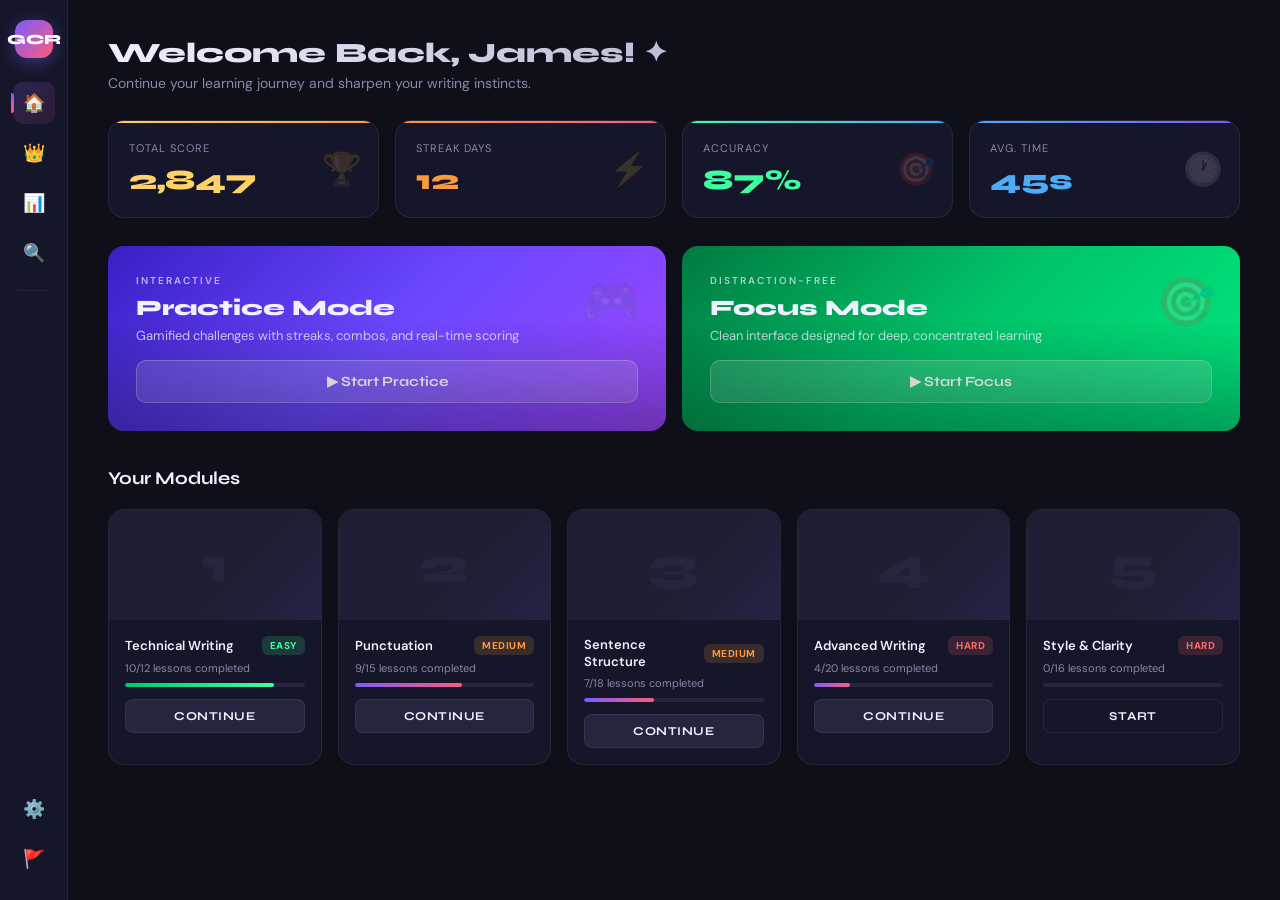
==== Website.html @ 5b9774ba "Added matching card game in module 1" ====
<!DOCTYPE html>
<html lang="en">
<head>
  <meta charset="UTF-8">
  <meta name="viewport" content="width=device-width, initial-scale=1.0">
  <title>Grammar Course Redesign</title>
  <link href="https://fonts.googleapis.com/css2?family=Syne:wght@400;600;700;800&family=DM+Sans:ital,wght@0,300;0,400;0,500;1,400&display=swap" rel="stylesheet">
  <link rel="stylesheet" href="styles.css">
</head>
<body>

<!-- ══════════════════ DASHBOARD ══════════════════ -->
<div id="dashboard" class="page active">

  <!-- Sidebar -->
  <nav class="sidebar">
    <div class="sidebar-logo">GCR</div>
    <div class="nav-icon active" title="Home">🏠</div>
    <div class="nav-icon" title="Leaderboard" onclick="showPage('leaderboard')">👑</div>
    <div class="nav-icon" title="Stats">📊</div>
    <div class="nav-icon" title="Search">🔍</div>
    <div class="sidebar-divider"></div>
    <div class="nav-icon" title="Settings" style="margin-top:auto">⚙️</div>
    <div class="nav-icon" title="Flag">🚩</div>
  </nav>

  <!-- Main content -->
  <main class="main-content">

    <div class="welcome-header">
      <h1>Welcome Back, James! ✦</h1>
      <p>Continue your learning journey and sharpen your writing instincts.</p>
    </div>

    <!-- Stats -->
    <div class="stats-row">
      <div class="stat-card">
        <div class="stat-label">Total Score</div>
        <div class="stat-value" id="dash-score">2,847</div>
        <div class="stat-icon">🏆</div>
      </div>
      <div class="stat-card">
        <div class="stat-label">Streak Days</div>
        <div class="stat-value" id="dash-streak">12</div>
        <div class="stat-icon">⚡</div>
      </div>
      <div class="stat-card">
        <div class="stat-label">Accuracy</div>
        <div class="stat-value" id="dash-accuracy">87%</div>
        <div class="stat-icon">🎯</div>
      </div>
      <div class="stat-card">
        <div class="stat-label">Avg. Time</div>
        <div class="stat-value">45s</div>
        <div class="stat-icon">🕐</div>
      </div>
    </div>

    <!-- Mode selection -->
    <div class="mode-row">
      <div class="mode-card practice" onclick="startGame('practice')">
        <div>
          <div class="mode-card-label">Interactive</div>
          <h2>Practice Mode</h2>
          <p>Gamified challenges with streaks, combos, and real-time scoring</p>
        </div>
        <div class="mode-card-icon">🎮</div>
        <button class="mode-btn">▶ Start Practice</button>
      </div>
      <div class="mode-card focus" onclick="startGame('focus')">
        <div>
          <div class="mode-card-label">Distraction-Free</div>
          <h2>Focus Mode</h2>
          <p>Clean interface designed for deep, concentrated learning</p>
        </div>
        <div class="mode-card-icon">🎯</div>
        <button class="mode-btn">▶ Start Focus</button>
      </div>
    </div>

    <!-- Modules -->
    <div class="modules-section">
      <h2>Your Modules</h2>
      <div class="modules-grid">

        <div class="module-card">
          <div class="module-thumb">1</div>
          <div class="module-info">
            <div class="module-name-row">
              <span class="module-name">Technical Writing</span>
              <span class="difficulty-badge badge-easy">Easy</span>
            </div>
            <div class="module-progress-text">10/12 lessons completed</div>
            <div class="progress-bar"><div class="progress-fill green" style="width:83%"></div></div>
            <button class="module-btn" onclick="startMatchGame()">Continue</button>
          </div>
        </div>

        <div class="module-card">
          <div class="module-thumb">2</div>
          <div class="module-info">
            <div class="module-name-row">
              <span class="module-name">Punctuation</span>
              <span class="difficulty-badge badge-medium">Medium</span>
            </div>
            <div class="module-progress-text">9/15 lessons completed</div>
            <div class="progress-bar"><div class="progress-fill" style="width:60%"></div></div>
            <button class="module-btn" onclick="startGame('practice')">Continue</button>
          </div>
        </div>

        <div class="module-card">
          <div class="module-thumb">3</div>
          <div class="module-info">
            <div class="module-name-row">
              <span class="module-name">Sentence Structure</span>
              <span class="difficulty-badge badge-medium">Medium</span>
            </div>
            <div class="module-progress-text">7/18 lessons completed</div>
            <div class="progress-bar"><div class="progress-fill" style="width:39%"></div></div>
            <button class="module-btn" onclick="startGame('practice')">Continue</button>
          </div>
        </div>

        <div class="module-card">
          <div class="module-thumb">4</div>
          <div class="module-info">
            <div class="module-name-row">
              <span class="module-name">Advanced Writing</span>
              <span class="difficulty-badge badge-hard">Hard</span>
            </div>
            <div class="module-progress-text">4/20 lessons completed</div>
            <div class="progress-bar"><div class="progress-fill" style="width:20%"></div></div>
            <button class="module-btn" onclick="startGame('practice')">Continue</button>
          </div>
        </div>

        <div class="module-card">
          <div class="module-thumb">5</div>
          <div class="module-info">
            <div class="module-name-row">
              <span class="module-name">Style &amp; Clarity</span>
              <span class="difficulty-badge badge-hard">Hard</span>
            </div>
            <div class="module-progress-text">0/16 lessons completed</div>
            <div class="progress-bar"><div class="progress-fill" style="width:0%"></div></div>
            <button class="module-btn start" onclick="startGame('practice')">Start</button>
          </div>
        </div>

      </div>
    </div>
  </main>
</div>

<!-- ══════════════════ PRACTICE MODE — SENTENCE SURVIVAL ══════════════════ -->
<div id="practice" class="page">

  <div class="game-header">
    <button class="back-btn" onclick="showPage('dashboard')">← Back</button>
    <div class="game-title">⚔️ Sentence Survival</div>
    <div class="header-actions">
      <button class="header-btn" onclick="showPage('leaderboard')">👑 Leaderboard</button>
      <button class="header-btn">👤</button>
    </div>
  </div>

  <!-- ── Phase 1: IDENTIFY ── -->
  <div id="ss-identify-phase">

    <!-- Top HUD -->
    <div class="ss-hud">
      <div class="ss-hud-tile hud-score">
        <div class="ss-hud-label">Score</div>
        <div class="ss-hud-value" id="ss-score">0</div>
      </div>
      <div class="ss-hud-center">
        <div class="ss-round-label" id="ss-round-label">Round 1</div>
        <div class="ss-mission">Find the <strong>2 incorrect</strong> sentences — then correct them to survive!</div>
        <div class="ss-progress-track">
          <div class="ss-progress-fill" id="ss-progress-fill" style="width:0%"></div>
        </div>
      </div>
      <div class="ss-hud-tile hud-lives">
        <div class="ss-hud-label">Lives</div>
        <div class="ss-hud-value" id="ss-lives">❤️❤️❤️</div>
      </div>
    </div>

    <!-- Flashcard deck -->
    <div class="ss-deck-area">
      <div class="ss-deck-header">
        <span class="ss-deck-count" id="ss-deck-count">10 sentences — select the 2 that are wrong</span>
        <span class="ss-selected-count" id="ss-selected-count">0 / 2 selected</span>
      </div>
      <div class="ss-card-grid" id="ss-card-grid">
        <!-- Cards injected by JS -->
      </div>
      <div class="ss-identify-actions">
        <button class="ss-btn-secondary" onclick="ssClearSelections()">↺ Clear</button>
        <button class="ss-btn-primary" id="ss-confirm-btn" onclick="ssConfirmIdentify()" disabled>
          ✓ Confirm Selections
        </button>
      </div>
    </div>

  </div>

  <!-- ── Phase 2: CORRECT ── -->
  <div id="ss-correct-phase" style="display:none">

    <div class="ss-hud">
      <div class="ss-hud-tile hud-score">
        <div class="ss-hud-label">Score</div>
        <div class="ss-hud-value" id="ss-score-2">0</div>
      </div>
      <div class="ss-hud-center">
        <div class="ss-round-label" id="ss-correct-label">Correct the errors!</div>
        <div class="ss-mission">You found the wrong sentences — now fix them to earn full points</div>
        <div class="ss-correct-progress">
          <span id="ss-correct-progress-text">Correcting 1 of 2</span>
        </div>
      </div>
      <div class="ss-hud-tile hud-timer">
        <div class="ss-hud-label">Time</div>
        <div class="ss-hud-value" id="ss-timer">60s</div>
        <div class="timer-bar-container" style="margin-top:4px">
          <div class="timer-bar-fill" id="ss-timer-bar" style="width:100%"></div>
        </div>
      </div>
    </div>

    <!-- Flip card -->
    <div class="ss-correction-area">
      <div class="ss-flip-card" id="ss-flip-card">
        <div class="ss-flip-inner" id="ss-flip-inner">

          <!-- FRONT: the wrong sentence -->
          <div class="ss-flip-front">
            <div class="ss-flip-tag">❌ Incorrect Sentence</div>
            <div class="ss-flip-sentence" id="ss-wrong-sentence">Loading...</div>
            <div class="ss-flip-hint" id="ss-error-type-badge">Error Type</div>
            <div class="ss-flip-cta">Type your correction below ↓</div>
          </div>

          <!-- BACK: result reveal -->
          <div class="ss-flip-back" id="ss-flip-back">
            <div class="ss-flip-tag" id="ss-back-tag">✅ Correct!</div>
            <div class="ss-back-label">Correct version:</div>
            <div class="ss-back-answer" id="ss-back-answer">—</div>
            <div class="ss-back-explanation" id="ss-back-explanation">—</div>
            <div class="ss-back-points" id="ss-back-points">+0 pts</div>
          </div>

        </div>
      </div>

      <!-- Answer input -->
      <div class="ss-answer-wrap" id="ss-answer-wrap">
        <div class="answer-label">Write your corrected sentence:</div>
        <textarea class="answer-textarea" id="ss-answer" placeholder="Type the corrected sentence here..."></textarea>
        <div class="action-row">
          <button class="btn-clear" id="ss-clear-btn">✕ Clear</button>
          <button class="btn-submit" id="ss-submit-btn">Submit Correction →</button>
        </div>
      </div>

      <!-- Next button (shown after flip) -->
      <div class="ss-next-wrap" id="ss-next-wrap" style="display:none">
        <button class="ss-btn-primary ss-btn-next" id="ss-next-btn">Next →</button>
      </div>

    </div>
  </div>

</div>

<!-- ══════════════════ FOCUS MODE ══════════════════ -->
<div id="focus" class="page">

  <div class="game-header">
    <button class="back-btn" onclick="showPage('dashboard')">← Back</button>
    <div class="game-title">FOCUS MODE</div>
    <div></div>
  </div>

  <div class="focus-content">

    <div class="focus-question-header">
      <div>
        <div class="focus-q-meta" id="f-counter">Question 1 of 5</div>
        <div class="focus-q-type" id="f-qtype">Identify the Error</div>
      </div>
      <div class="focus-timer">⏱ <span id="f-timer">0:55</span></div>
    </div>

    <div class="focus-card">
      <div class="focus-situation-label">Situation:</div>
      <div class="focus-sentence" id="f-sentence">Loading...</div>
    </div>

    <div class="focus-answer-section">
      <div class="focus-answer-label">Write the correct answer</div>
      <textarea class="focus-textarea" id="f-answer" placeholder="Enter your correction..."></textarea>
      <div class="focus-actions">
        <button class="focus-btn-clear" id="f-clear">Clear</button>
        <button class="focus-btn-submit" id="f-submit">Submit</button>
      </div>
      <div class="focus-score">Current Score: <span id="f-score">0</span></div>
    </div>

  </div>
</div>

<!-- ══════════════════ LEADERBOARD ══════════════════ -->
<div id="leaderboard" class="page">

  <nav class="sidebar">
    <div class="sidebar-logo" onclick="showPage('dashboard')">GCR</div>
    <div class="nav-icon" onclick="showPage('dashboard')" title="Home">🏠</div>
    <div class="nav-icon active" title="Leaderboard">👑</div>
    <div class="nav-icon" title="Stats">📊</div>
    <div class="nav-icon" title="Search">🔍</div>
    <div class="sidebar-divider"></div>
    <div class="nav-icon" style="margin-top:auto" title="Settings">⚙️</div>
    <div class="nav-icon" title="Flag">🚩</div>
  </nav>

  <main class="lb-main">

    <div class="lb-header">
      <div class="lb-trophy">🏆</div>
      <h1>Leaderboard</h1>
      <p>Top performers this week</p>
    </div>

    <!-- Podium -->
    <div class="podium">
      <div class="podium-item">
        <div class="podium-avatar rank2">MC</div>
        <div class="podium-rank-badge rank-badge-2">2nd</div>
        <div class="podium-name">Michael</div>
        <div class="podium-score">3,100</div>
      </div>
      <div class="podium-item first">
        <div class="podium-avatar rank1">
          <span class="podium-crown">👑</span>SJ
        </div>
        <div class="podium-rank-badge rank-badge-1">1st</div>
        <div class="podium-name">Sarah</div>
        <div class="podium-score">3,250</div>
      </div>
      <div class="podium-item">
        <div class="podium-avatar rank3">ED</div>
        <div class="podium-rank-badge rank-badge-3">3rd</div>
        <div class="podium-name">Emma</div>
        <div class="podium-score">2,950</div>
      </div>
    </div>

    <!-- Rankings table -->
    <div class="lb-table-wrap">
      <div class="lb-table-head">
        <div class="lb-th">Rank</div>
        <div class="lb-th">Player</div>
        <div class="lb-th">Score</div>
        <div class="lb-th">Accuracy</div>
        <div class="lb-th">Streak</div>
      </div>

      <div class="lb-row">
        <div class="lb-rank"><span class="lb-rank-icon">👑</span></div>
        <div class="lb-player">
          <div class="lb-avatar av1">SJ</div>
          <div class="lb-name-wrap"><div class="lb-name">Sarah Johnson</div></div>
        </div>
        <div class="lb-score">3,250</div>
        <div><span class="lb-accuracy-pill acc-high">94%</span></div>
        <div class="lb-streak">15 🔥</div>
      </div>

      <div class="lb-row">
        <div class="lb-rank"><span class="lb-rank-icon">🥈</span></div>
        <div class="lb-player">
          <div class="lb-avatar av2">MC</div>
          <div class="lb-name-wrap"><div class="lb-name">Michael Chen</div></div>
        </div>
        <div class="lb-score">3,100</div>
        <div><span class="lb-accuracy-pill acc-high">91%</span></div>
        <div class="lb-streak">12 🔥</div>
      </div>

      <div class="lb-row">
        <div class="lb-rank"><span class="lb-rank-icon">🥉</span></div>
        <div class="lb-player">
          <div class="lb-avatar av3">ED</div>
          <div class="lb-name-wrap"><div class="lb-name">Emma Davis</div></div>
        </div>
        <div class="lb-score">2,950</div>
        <div><span class="lb-accuracy-pill acc-high">89%</span></div>
        <div class="lb-streak">10 🔥</div>
      </div>

      <div class="lb-row you">
        <div class="lb-rank" style="color:var(--accent); font-size:18px;">4</div>
        <div class="lb-player">
          <div class="lb-avatar av4">JW</div>
          <div class="lb-name-wrap">
            <div class="lb-name">James Wilson</div>
            <div class="lb-you-badge">You</div>
          </div>
        </div>
        <div class="lb-score" id="lb-your-score" style="color:var(--accent)">2,847</div>
        <div><span class="lb-accuracy-pill acc-mid">87%</span></div>
        <div class="lb-streak">12 🔥</div>
      </div>

      <div class="lb-row">
        <div class="lb-rank">5</div>
        <div class="lb-player">
          <div class="lb-avatar">OB</div>
          <div class="lb-name-wrap"><div class="lb-name">Olivia Brown</div></div>
        </div>
        <div class="lb-score">2,720</div>
        <div><span class="lb-accuracy-pill acc-mid">86%</span></div>
        <div class="lb-streak">8 🔥</div>
      </div>

      <div class="lb-row">
        <div class="lb-rank">6</div>
        <div class="lb-player">
          <div class="lb-avatar">DM</div>
          <div class="lb-name-wrap"><div class="lb-name">Daniel Miller</div></div>
        </div>
        <div class="lb-score">2,650</div>
        <div><span class="lb-accuracy-pill acc-mid">85%</span></div>
        <div class="lb-streak">7 🔥</div>
      </div>

    </div>
  </main>
</div>

<!-- ══════════════════ MATCHING CARD GAME ══════════════════ -->
<div id="matchgame" class="page">

  <div class="game-header">
    <button class="back-btn" onclick="showPage('dashboard')">← Back</button>
    <div class="game-title">🃏 Term Match</div>
    <div class="header-actions">
      <button class="header-btn" onclick="showPage('leaderboard')">👑 Leaderboard</button>
    </div>
  </div>

  <!-- HUD -->
  <div class="mg-hud">
    <div class="mg-hud-tile">
      <div class="mg-hud-label">Matches</div>
      <div class="mg-hud-value" id="mg-matches">0 / 8</div>
    </div>
    <div class="mg-hud-tile">
      <div class="mg-hud-label">Moves</div>
      <div class="mg-hud-value" id="mg-moves">0</div>
    </div>
    <div class="mg-hud-tile">
      <div class="mg-hud-label">Score</div>
      <div class="mg-hud-value" id="mg-score">0</div>
    </div>
    <div class="mg-hud-tile">
      <div class="mg-hud-label">Time</div>
      <div class="mg-hud-value" id="mg-timer">0:00</div>
    </div>
    <div class="mg-hud-tile mg-streak-tile">
      <div class="mg-hud-label">Streak</div>
      <div class="mg-hud-value" id="mg-streak">0 🔥</div>
    </div>
  </div>

  <!-- Round info -->
  <div class="mg-round-info">
    <div class="mg-round-title" id="mg-round-title">Round 1 — Core Concepts</div>
    <div class="mg-round-desc">Match each technical writing term to its correct definition</div>
  </div>

  <!-- Card Grid -->
  <div class="mg-board" id="mg-board">
    <!-- Cards injected by JS -->
  </div>

  <!-- Round transition overlay -->
  <div class="mg-round-overlay" id="mg-round-overlay">
    <div class="mg-round-overlay-card">
      <div class="mg-round-overlay-icon" id="mg-overlay-icon">🎯</div>
      <div class="mg-round-overlay-title" id="mg-overlay-title">Round Complete!</div>
      <div class="mg-round-overlay-stats" id="mg-overlay-stats"></div>
      <button class="mg-round-overlay-btn" id="mg-overlay-btn">Next Round →</button>
    </div>
  </div>

</div>

<!-- ══════════════════ RESULTS ══════════════════ -->
<div id="results" class="page">
  <div class="results-card">
    <div class="results-icon">🎉</div>
    <div class="results-title">Session Complete!</div>
    <div class="results-sub">Great work — here's how you did.</div>
    <div class="results-stats">
      <div class="result-stat">
        <div class="result-stat-label">Score Earned</div>
        <div class="result-stat-value" id="r-score">0</div>
      </div>
      <div class="result-stat">
        <div class="result-stat-label">Accuracy</div>
        <div class="result-stat-value" id="r-accuracy">0%</div>
      </div>
      <div class="result-stat">
        <div class="result-stat-label">Best Streak</div>
        <div class="result-stat-value" id="r-streak">0</div>
      </div>
      <div class="result-stat">
        <div class="result-stat-label">Avg. Time</div>
        <div class="result-stat-value" id="r-time">0s</div>
      </div>
    </div>
    <div class="results-actions">
      <button class="btn-home" onclick="showPage('dashboard')">🏠 Home</button>
      <button class="btn-play-again" id="r-play-again">↻ Play Again</button>
    </div>
  </div>
</div>

<!-- ══════════════════ FEEDBACK OVERLAY ══════════════════ -->
<div class="feedback-overlay" id="feedback-overlay">
  <div class="feedback-card" id="feedback-card">
    <div class="feedback-icon" id="fb-icon">✓</div>
    <div class="feedback-title" id="fb-title">Correct!</div>
    <div class="feedback-points" id="fb-points">+120 pts</div>
    <div class="feedback-reason" id="fb-reason">Explanation here.</div>
    <button class="btn-next" id="fb-next">Next Question →</button>
  </div>
</div>

<!-- ══════════════════ TOAST ══════════════════ -->
<div class="toast" id="toast">
  <span id="toast-msg">Message</span>
</div>

<script src="script.js"></script>
</body>
</html>
---- styles.css ----
/* ══════════════════════════════════════
   GCR — Grammar Correction Realm
   styles.css
══════════════════════════════════════ */

:root {
  --bg: #0f0f1a;
  --surface: #16162a;
  --surface2: #1e1e35;
  --surface3: #252540;
  --border: rgba(255,255,255,0.07);
  --text: #f0f0ff;
  --text-muted: #8888aa;
  --text-dim: #555577;
  --accent: #7c5cfc;
  --accent2: #fc5c7d;
  --green: #3effa0;
  --green-dark: #00c96e;
  --yellow: #ffd166;
  --orange: #ff9a3c;
  --blue: #4dabf7;
  --red: #ff6b6b;
  --gold: #ffd700;
  --silver: #c0c0c0;
  --bronze: #cd7f32;
  --nav-w: 68px;
  --radius: 16px;
  --radius-sm: 10px;
  --shadow: 0 8px 32px rgba(0,0,0,0.4);
}

* { margin: 0; padding: 0; box-sizing: border-box; }

body {
  font-family: 'DM Sans', sans-serif;
  background: var(--bg);
  color: var(--text);
  min-height: 100vh;
  overflow-x: hidden;
}

/* ── SCROLLBAR ── */
::-webkit-scrollbar { width: 6px; }
::-webkit-scrollbar-track { background: var(--surface); }
::-webkit-scrollbar-thumb { background: var(--surface3); border-radius: 3px; }

/* ── PAGES ── */
.page { display: none; min-height: 100vh; }
.page.active { display: flex; }

/* ══════════════════════════════════════
   SIDEBAR
══════════════════════════════════════ */
.sidebar {
  width: var(--nav-w);
  background: var(--surface);
  border-right: 1px solid var(--border);
  display: flex;
  flex-direction: column;
  align-items: center;
  padding: 20px 0;
  gap: 8px;
  position: fixed;
  top: 0; left: 0; bottom: 0;
  z-index: 100;
}

.sidebar-logo {
  width: 38px; height: 38px;
  background: linear-gradient(135deg, var(--accent), var(--accent2));
  border-radius: 12px;
  display: flex; align-items: center; justify-content: center;
  font-family: 'Syne', sans-serif;
  font-weight: 800; font-size: 14px;
  color: #fff;
  margin-bottom: 16px;
  box-shadow: 0 4px 16px rgba(124,92,252,0.4);
  cursor: pointer;
}

.sidebar-divider {
  width: 32px; height: 1px;
  background: var(--border);
  margin: 8px 0;
}

.nav-icon {
  width: 42px; height: 42px;
  border-radius: var(--radius-sm);
  display: flex; align-items: center; justify-content: center;
  cursor: pointer;
  color: var(--text-dim);
  transition: all 0.2s;
  font-size: 18px;
  position: relative;
}
.nav-icon:hover { background: var(--surface2); color: var(--text-muted); }
.nav-icon.active { background: linear-gradient(135deg, rgba(124,92,252,0.2), rgba(252,92,125,0.1)); color: var(--accent); }
.nav-icon.active::before {
  content: '';
  position: absolute;
  left: -2px; top: 50%; transform: translateY(-50%);
  width: 3px; height: 20px;
  background: linear-gradient(var(--accent), var(--accent2));
  border-radius: 0 3px 3px 0;
}

/* ══════════════════════════════════════
   DASHBOARD
══════════════════════════════════════ */
#dashboard { flex-direction: row; }

.main-content {
  margin-left: var(--nav-w);
  flex: 1;
  padding: 36px 40px;
  overflow-y: auto;
}

.welcome-header { margin-bottom: 28px; }
.welcome-header h1 {
  font-family: 'Syne', sans-serif;
  font-size: 28px; font-weight: 800;
  background: linear-gradient(135deg, var(--text), var(--text-muted));
  -webkit-background-clip: text; -webkit-text-fill-color: transparent;
}
.welcome-header p { color: var(--text-muted); margin-top: 4px; font-size: 14px; }

/* Stats row */
.stats-row {
  display: grid;
  grid-template-columns: repeat(4, 1fr);
  gap: 16px;
  margin-bottom: 28px;
}

.stat-card {
  background: var(--surface);
  border: 1px solid var(--border);
  border-radius: var(--radius);
  padding: 20px;
  display: flex;
  flex-direction: column;
  gap: 8px;
  position: relative;
  overflow: hidden;
  transition: transform 0.2s, box-shadow 0.2s;
}
.stat-card:hover { transform: translateY(-2px); box-shadow: var(--shadow); }
.stat-card::before {
  content: '';
  position: absolute;
  top: 0; left: 0; right: 0;
  height: 2px;
}
.stat-card:nth-child(1)::before { background: linear-gradient(90deg, var(--yellow), var(--orange)); }
.stat-card:nth-child(2)::before { background: linear-gradient(90deg, var(--orange), var(--accent2)); }
.stat-card:nth-child(3)::before { background: linear-gradient(90deg, var(--green), var(--blue)); }
.stat-card:nth-child(4)::before { background: linear-gradient(90deg, var(--blue), var(--accent)); }

.stat-label { font-size: 11px; text-transform: uppercase; letter-spacing: 1px; color: var(--text-muted); }
.stat-value { font-family: 'Syne', sans-serif; font-size: 28px; font-weight: 800; }
.stat-card:nth-child(1) .stat-value { color: var(--yellow); }
.stat-card:nth-child(2) .stat-value { color: var(--orange); }
.stat-card:nth-child(3) .stat-value { color: var(--green); }
.stat-card:nth-child(4) .stat-value { color: var(--blue); }
.stat-icon {
  position: absolute;
  right: 16px; top: 50%; transform: translateY(-50%);
  font-size: 32px; opacity: 0.15;
}

/* Mode cards */
.mode-row {
  display: grid;
  grid-template-columns: 1fr 1fr;
  gap: 16px;
  margin-bottom: 36px;
}

.mode-card {
  border-radius: var(--radius);
  padding: 28px;
  position: relative;
  overflow: hidden;
  cursor: pointer;
  transition: transform 0.2s, box-shadow 0.3s;
  min-height: 180px;
  display: flex;
  flex-direction: column;
  justify-content: space-between;
}
.mode-card:hover { transform: translateY(-3px); box-shadow: 0 16px 48px rgba(0,0,0,0.5); }
.mode-card::after {
  content: '';
  position: absolute;
  inset: 0;
  background: linear-gradient(to bottom, transparent 40%, rgba(0,0,0,0.3));
  pointer-events: none;
}

.mode-card.practice {
  background: linear-gradient(135deg, #3a1fc4 0%, #6c47ff 50%, #9c47ff 100%);
}
.mode-card.focus {
  background: linear-gradient(135deg, #007a40 0%, #00c46a 50%, #00e880 100%);
}

.mode-card-label {
  font-size: 10px; font-weight: 600;
  text-transform: uppercase; letter-spacing: 2px;
  opacity: 0.7; margin-bottom: 8px;
}
.mode-card h2 { font-family: 'Syne', sans-serif; font-size: 22px; font-weight: 800; }
.mode-card p { font-size: 13px; opacity: 0.8; margin-top: 6px; }

.mode-card-icon {
  position: absolute;
  right: 24px; top: 24px;
  font-size: 48px; opacity: 0.15;
}

.mode-btn {
  background: rgba(255,255,255,0.15);
  backdrop-filter: blur(10px);
  border: 1px solid rgba(255,255,255,0.25);
  color: #fff;
  padding: 12px 24px;
  border-radius: 10px;
  font-family: 'Syne', sans-serif;
  font-size: 14px; font-weight: 700;
  cursor: pointer;
  transition: all 0.2s;
  text-align: center;
  width: 100%;
  margin-top: 16px;
}
.mode-btn:hover { background: rgba(255,255,255,0.25); transform: translateY(-1px); }

/* Modules */
.modules-section h2 {
  font-family: 'Syne', sans-serif;
  font-size: 18px; font-weight: 700;
  margin-bottom: 20px;
  color: var(--text);
}

.modules-grid {
  display: grid;
  grid-template-columns: repeat(5, 1fr);
  gap: 16px;
}

.module-card {
  background: var(--surface);
  border: 1px solid var(--border);
  border-radius: var(--radius);
  overflow: hidden;
  transition: transform 0.2s, box-shadow 0.2s;
  cursor: pointer;
}
.module-card:hover { transform: translateY(-3px); box-shadow: var(--shadow); }

.module-thumb {
  height: 110px;
  background: var(--surface2);
  display: flex; align-items: center; justify-content: center;
  font-family: 'Syne', sans-serif;
  font-size: 48px; font-weight: 800;
  color: var(--surface3);
  position: relative;
  overflow: hidden;
}
.module-thumb::after {
  content: '';
  position: absolute;
  inset: 0;
  background: linear-gradient(135deg, transparent 60%, rgba(124,92,252,0.08));
}

.module-info { padding: 16px; }
.module-name-row {
  display: flex; align-items: center; justify-content: space-between;
  margin-bottom: 6px;
}
.module-name { font-size: 13px; font-weight: 600; }
.difficulty-badge {
  font-size: 10px; font-weight: 700;
  padding: 3px 8px;
  border-radius: 6px;
  text-transform: uppercase;
  letter-spacing: 0.5px;
}
.badge-easy   { background: rgba(62,255,160,0.15); color: var(--green); }
.badge-medium { background: rgba(255,166,60,0.15);  color: var(--orange); }
.badge-hard   { background: rgba(255,107,107,0.15); color: var(--red); }

.module-progress-text { font-size: 11px; color: var(--text-muted); margin-bottom: 8px; }

.progress-bar {
  height: 4px;
  background: var(--surface3);
  border-radius: 2px;
  margin-bottom: 12px;
  overflow: hidden;
}
.progress-fill {
  height: 100%;
  border-radius: 2px;
  background: linear-gradient(90deg, var(--accent), var(--accent2));
  transition: width 0.5s ease;
}
.progress-fill.green { background: linear-gradient(90deg, var(--green-dark), var(--green)); }

.module-btn {
  width: 100%;
  background: var(--surface3);
  border: 1px solid var(--border);
  color: var(--text);
  padding: 9px;
  border-radius: 8px;
  font-family: 'Syne', sans-serif;
  font-size: 12px; font-weight: 700;
  cursor: pointer;
  transition: all 0.2s;
  text-transform: uppercase;
  letter-spacing: 0.5px;
}
.module-btn:hover { background: var(--accent); border-color: var(--accent); color: #fff; }
.module-btn.start { background: transparent; border-color: var(--border); }

/* ══════════════════════════════════════
   SHARED GAME HEADER
══════════════════════════════════════ */
.game-header {
  display: flex;
  align-items: center;
  justify-content: space-between;
  padding: 16px 28px;
  background: var(--surface);
  border-bottom: 1px solid var(--border);
  backdrop-filter: blur(20px);
  position: sticky; top: 0; z-index: 50;
}

.back-btn {
  display: flex; align-items: center; gap: 8px;
  background: none; border: 1px solid var(--border);
  color: var(--text-muted); padding: 8px 16px;
  border-radius: 8px; cursor: pointer;
  font-family: 'DM Sans', sans-serif;
  font-size: 13px; font-weight: 500;
  transition: all 0.2s;
}
.back-btn:hover { border-color: var(--accent); color: var(--accent); }

.game-title {
  font-family: 'Syne', sans-serif;
  font-size: 16px; font-weight: 800;
  letter-spacing: 3px;
  text-transform: uppercase;
  background: linear-gradient(135deg, var(--accent), var(--accent2));
  -webkit-background-clip: text; -webkit-text-fill-color: transparent;
}

.header-actions { display: flex; align-items: center; gap: 12px; }
.header-btn {
  background: none; border: 1px solid var(--border);
  color: var(--text-muted); padding: 8px 16px;
  border-radius: 8px; cursor: pointer;
  font-size: 13px; font-weight: 500;
  transition: all 0.2s;
}
.header-btn:hover { border-color: var(--accent); color: var(--accent); }

/* ══════════════════════════════════════
   PRACTICE MODE
══════════════════════════════════════ */
#practice {
  flex-direction: column;
  min-height: 100vh;
  background: linear-gradient(135deg, #0f0f1a 0%, #1a0f2e 50%, #0f0f1a 100%);
}

/* Score bar */
.score-bar {
  display: grid;
  grid-template-columns: repeat(4, 1fr);
  gap: 16px;
  padding: 20px 28px;
}

.score-tile {
  border-radius: var(--radius);
  padding: 18px 20px;
  display: flex;
  align-items: center;
  justify-content: space-between;
  position: relative;
  overflow: hidden;
}
.score-tile::before {
  content: '';
  position: absolute;
  top: -30px; right: -30px;
  width: 80px; height: 80px;
  border-radius: 50%;
  background: rgba(255,255,255,0.06);
}
.score-tile.s1 { background: linear-gradient(135deg, #c8960a, #f0b429); }
.score-tile.s2 { background: linear-gradient(135deg, #c45000, #ff7a00); }
.score-tile.s3 { background: linear-gradient(135deg, #007a40, #00c46a); }
.score-tile.s4 { background: linear-gradient(135deg, #1a5fb4, #4dabf7); }

.score-tile-info { }
.score-tile-label { font-size: 11px; opacity: 0.8; text-transform: uppercase; letter-spacing: 1px; }
.score-tile-value { font-family: 'Syne', sans-serif; font-size: 32px; font-weight: 800; line-height: 1.1; }
.score-tile-icon { font-size: 28px; opacity: 0.4; }

.timer-bar-container {
  margin-top: 6px;
  height: 4px;
  background: rgba(0,0,0,0.3);
  border-radius: 2px;
  overflow: hidden;
}
.timer-bar-fill {
  height: 100%;
  background: rgba(255,255,255,0.6);
  border-radius: 2px;
  transition: width 1s linear;
}

/* Question card */
.question-area {
  flex: 1;
  padding: 8px 28px 28px;
  display: flex;
  flex-direction: column;
  gap: 16px;
  max-width: 900px;
  margin: 0 auto;
  width: 100%;
}

.question-card {
  background: var(--surface);
  border: 1px solid var(--border);
  border-radius: var(--radius);
  padding: 28px;
  animation: slideUp 0.3s ease;
}

@keyframes slideUp {
  from { opacity: 0; transform: translateY(16px); }
  to   { opacity: 1; transform: translateY(0); }
}

.question-meta {
  display: flex;
  align-items: center;
  justify-content: space-between;
  margin-bottom: 20px;
}

.question-counter {
  background: linear-gradient(135deg, rgba(124,92,252,0.2), rgba(252,92,125,0.1));
  border: 1px solid rgba(124,92,252,0.3);
  color: var(--accent);
  padding: 6px 14px;
  border-radius: 8px;
  font-size: 12px; font-weight: 600;
  letter-spacing: 0.5px;
}

.error-type-badge {
  background: var(--surface2);
  border: 1px solid var(--border);
  color: var(--text-muted);
  padding: 6px 14px;
  border-radius: 8px;
  font-size: 12px;
}

.question-prompt {
  font-size: 13px;
  color: var(--text-muted);
  margin-bottom: 12px;
  text-transform: uppercase;
  letter-spacing: 1px;
  font-weight: 600;
}

.sentence-box {
  background: var(--surface2);
  border: 1px solid var(--border);
  border-radius: var(--radius-sm);
  padding: 20px;
  font-size: 15px;
  line-height: 1.7;
  color: var(--text);
  border-left: 3px solid var(--accent);
}

.answer-label {
  font-size: 13px;
  color: var(--text-muted);
  text-transform: uppercase;
  letter-spacing: 1px;
  font-weight: 600;
  margin-bottom: 10px;
}

.answer-textarea {
  width: 100%;
  background: var(--surface2);
  border: 1px solid var(--border);
  border-radius: var(--radius-sm);
  padding: 16px;
  color: var(--text);
  font-family: 'DM Sans', sans-serif;
  font-size: 14px;
  resize: none;
  height: 110px;
  outline: none;
  transition: border-color 0.2s;
}
.answer-textarea:focus { border-color: var(--accent); }
.answer-textarea::placeholder { color: var(--text-dim); }

.action-row { display: flex; gap: 12px; }

.btn-clear {
  flex: 1;
  background: none;
  border: 1px solid var(--border);
  color: var(--text-muted);
  padding: 14px;
  border-radius: var(--radius-sm);
  font-family: 'Syne', sans-serif;
  font-size: 14px; font-weight: 700;
  cursor: pointer;
  transition: all 0.2s;
  text-transform: uppercase;
  letter-spacing: 0.5px;
}
.btn-clear:hover { border-color: var(--red); color: var(--red); }

.btn-submit {
  flex: 2;
  background: linear-gradient(135deg, var(--accent), var(--accent2));
  border: none;
  color: #fff;
  padding: 14px;
  border-radius: var(--radius-sm);
  font-family: 'Syne', sans-serif;
  font-size: 14px; font-weight: 700;
  cursor: pointer;
  transition: all 0.2s;
  text-transform: uppercase;
  letter-spacing: 0.5px;
}
.btn-submit:hover { opacity: 0.9; transform: translateY(-1px); box-shadow: 0 8px 24px rgba(124,92,252,0.4); }
.btn-submit:disabled { opacity: 0.4; cursor: not-allowed; transform: none; }

/* ══════════════════════════════════════
   FEEDBACK OVERLAY
══════════════════════════════════════ */
.feedback-overlay {
  position: fixed; inset: 0;
  background: rgba(0,0,0,0.7);
  backdrop-filter: blur(8px);
  display: none;
  align-items: center;
  justify-content: center;
  z-index: 200;
}
.feedback-overlay.show { display: flex; }

.feedback-card {
  background: var(--surface);
  border-radius: 20px;
  padding: 40px;
  max-width: 500px;
  width: 90%;
  text-align: center;
  animation: popIn 0.3s cubic-bezier(0.34, 1.56, 0.64, 1);
  position: relative;
  overflow: hidden;
}

@keyframes popIn {
  from { opacity: 0; transform: scale(0.85); }
  to   { opacity: 1; transform: scale(1); }
}

.feedback-card::before {
  content: '';
  position: absolute;
  top: 0; left: 0; right: 0;
  height: 4px;
}
.feedback-card.correct::before { background: linear-gradient(90deg, var(--green-dark), var(--green)); }
.feedback-card.wrong::before   { background: linear-gradient(90deg, var(--red), var(--accent2)); }

.feedback-icon { font-size: 56px; margin-bottom: 16px; }
.feedback-title {
  font-family: 'Syne', sans-serif;
  font-size: 24px; font-weight: 800;
  margin-bottom: 8px;
}
.feedback-card.correct .feedback-title { color: var(--green); }
.feedback-card.wrong .feedback-title   { color: var(--red); }

.feedback-points {
  font-family: 'Syne', sans-serif;
  font-size: 20px; font-weight: 700;
  color: var(--yellow);
  margin-bottom: 12px;
}
.feedback-reason {
  color: var(--text-muted);
  font-size: 14px;
  line-height: 1.6;
  background: var(--surface2);
  padding: 16px;
  border-radius: var(--radius-sm);
  margin-bottom: 20px;
  text-align: left;
  border-left: 3px solid var(--accent);
}

.btn-next {
  background: linear-gradient(135deg, var(--accent), var(--accent2));
  border: none;
  color: #fff;
  padding: 14px 40px;
  border-radius: var(--radius-sm);
  font-family: 'Syne', sans-serif;
  font-size: 14px; font-weight: 700;
  cursor: pointer;
  transition: all 0.2s;
  text-transform: uppercase;
  letter-spacing: 1px;
}
.btn-next:hover { opacity: 0.9; transform: translateY(-1px); }

/* ══════════════════════════════════════
   FOCUS MODE
══════════════════════════════════════ */
#focus {
  flex-direction: column;
  background: #fafafa;
  color: #1a1a2e;
}

#focus .game-header  { background: #fff; border-bottom: 1px solid #e8e8f0; }
#focus .back-btn     { border-color: #e8e8f0; color: #666; }
#focus .back-btn:hover { border-color: #00c46a; color: #00c46a; }
#focus .game-title {
  font-family: 'Syne', sans-serif;
  font-size: 13px; font-weight: 700;
  letter-spacing: 2px;
  color: #888;
  background: none;
  -webkit-text-fill-color: unset;
}

.focus-content {
  flex: 1;
  display: flex;
  flex-direction: column;
  align-items: center;
  justify-content: center;
  padding: 40px 24px;
}

.focus-question-header {
  width: 100%;
  max-width: 700px;
  display: flex;
  align-items: center;
  justify-content: space-between;
  margin-bottom: 8px;
}
.focus-q-meta  { font-size: 13px; color: #888; font-weight: 600; }
.focus-q-type  { font-family: 'Syne', sans-serif; font-size: 15px; font-weight: 800; color: #1a1a2e; }
.focus-timer   { display: flex; align-items: center; gap: 6px; font-size: 14px; font-weight: 600; color: #444; }

.focus-card {
  background: #fff;
  border-radius: 16px;
  padding: 32px;
  width: 100%;
  max-width: 700px;
  box-shadow: 0 2px 20px rgba(0,0,0,0.06);
  margin-bottom: 20px;
}

.focus-situation-label {
  font-size: 11px; font-weight: 700;
  text-transform: uppercase; letter-spacing: 2px;
  color: #bbb;
  margin-bottom: 12px;
}

.focus-sentence { font-size: 15px; line-height: 1.75; color: #2a2a3a; }

.focus-answer-section { width: 100%; max-width: 700px; }
.focus-answer-label {
  font-size: 12px; font-weight: 700;
  text-transform: uppercase; letter-spacing: 2px;
  color: #bbb;
  margin-bottom: 8px;
}
.focus-textarea {
  width: 100%;
  background: #f8f8fc;
  border: 1.5px solid #e8e8f0;
  border-radius: 12px;
  padding: 16px;
  color: #1a1a2e;
  font-family: 'DM Sans', sans-serif;
  font-size: 14px;
  resize: none;
  height: 100px;
  outline: none;
  transition: border-color 0.2s;
  margin-bottom: 14px;
}
.focus-textarea:focus { border-color: #00c46a; }

.focus-actions { display: flex; gap: 12px; }
.focus-btn-clear {
  flex: 1;
  background: none;
  border: 1.5px solid #e8e8f0;
  color: #888;
  padding: 13px;
  border-radius: 10px;
  font-family: 'Syne', sans-serif;
  font-size: 13px; font-weight: 700;
  cursor: pointer;
  transition: all 0.2s;
}
.focus-btn-clear:hover { border-color: #ff6b6b; color: #ff6b6b; }
.focus-btn-submit {
  flex: 2;
  background: #1a1a2e;
  border: none;
  color: #fff;
  padding: 13px;
  border-radius: 10px;
  font-family: 'Syne', sans-serif;
  font-size: 13px; font-weight: 700;
  cursor: pointer;
  transition: all 0.2s;
}
.focus-btn-submit:hover { background: #2d2d50; }

.focus-score { text-align: center; margin-top: 16px; font-size: 13px; color: #aaa; }
.focus-score span { font-weight: 700; color: #1a1a2e; }

/* Focus feedback overrides */
#focus .feedback-card { background: #fff; color: #1a1a2e; }
#focus .feedback-card.correct .feedback-title { color: #00c46a; }
#focus .feedback-card.wrong .feedback-title   { color: #ff6b6b; }
#focus .feedback-reason { background: #f8f8fc; border-left-color: #00c46a; color: #444; }
#focus .btn-next        { background: #1a1a2e; }
#focus .btn-next:hover  { background: #2d2d50; }

/* ══════════════════════════════════════
   LEADERBOARD
══════════════════════════════════════ */
#leaderboard { flex-direction: row; background: var(--bg); }

.lb-main {
  margin-left: var(--nav-w);
  flex: 1;
  padding: 36px 40px;
  overflow-y: auto;
}

.lb-header { margin-bottom: 32px; text-align: center; }
.lb-trophy { font-size: 48px; margin-bottom: 8px; }
.lb-header h1 {
  font-family: 'Syne', sans-serif;
  font-size: 32px; font-weight: 800;
  background: linear-gradient(135deg, var(--gold), var(--orange));
  -webkit-background-clip: text; -webkit-text-fill-color: transparent;
  margin-bottom: 4px;
}
.lb-header p { color: var(--text-muted); font-size: 14px; }

/* Podium */
.podium {
  display: flex;
  align-items: flex-end;
  justify-content: center;
  gap: 24px;
  margin-bottom: 40px;
}

.podium-item {
  display: flex;
  flex-direction: column;
  align-items: center;
  gap: 8px;
}

.podium-avatar {
  width: 64px; height: 64px;
  border-radius: 50%;
  display: flex; align-items: center; justify-content: center;
  font-family: 'Syne', sans-serif;
  font-size: 18px; font-weight: 800;
  position: relative;
}
.podium-avatar.rank1 {
  width: 80px; height: 80px; font-size: 22px;
  background: linear-gradient(135deg, #f0b429, #ffd700);
  color: #7a4a00;
  box-shadow: 0 0 32px rgba(255,215,0,0.5);
}
.podium-avatar.rank2 { background: linear-gradient(135deg, #9aa0a6, #c0c0c0); color: #3a3a3a; }
.podium-avatar.rank3 { background: linear-gradient(135deg, #a0522d, #cd7f32); color: #3a1a00; }

.podium-crown { position: absolute; top: -14px; font-size: 18px; }

.podium-rank-badge {
  font-size: 10px; font-weight: 800;
  padding: 3px 10px;
  border-radius: 10px;
  text-transform: uppercase;
  letter-spacing: 1px;
}
.rank-badge-1 { background: rgba(255,215,0,0.2);   color: var(--gold);   border: 1px solid rgba(255,215,0,0.3); }
.rank-badge-2 { background: rgba(192,192,192,0.15); color: var(--silver); border: 1px solid rgba(192,192,192,0.25); }
.rank-badge-3 { background: rgba(205,127,50,0.15);  color: var(--bronze); border: 1px solid rgba(205,127,50,0.25); }

.podium-name  { font-family: 'Syne', sans-serif; font-size: 14px; font-weight: 700; }
.podium-score { font-size: 18px; font-weight: 800; color: var(--text-muted); font-family: 'Syne', sans-serif; }
.podium-item.first .podium-score { font-size: 22px; color: var(--gold); }

/* Leaderboard table */
.lb-table-wrap {
  background: var(--surface);
  border: 1px solid var(--border);
  border-radius: var(--radius);
  overflow: hidden;
}

.lb-table-head {
  display: grid;
  grid-template-columns: 60px 1fr 100px 100px 100px;
  padding: 14px 20px;
  background: var(--surface2);
  border-bottom: 1px solid var(--border);
}
.lb-th {
  font-size: 11px; font-weight: 700;
  text-transform: uppercase; letter-spacing: 1px;
  color: var(--text-dim);
}

.lb-row {
  display: grid;
  grid-template-columns: 60px 1fr 100px 100px 100px;
  padding: 16px 20px;
  border-bottom: 1px solid var(--border);
  align-items: center;
  transition: background 0.15s;
}
.lb-row:last-child { border-bottom: none; }
.lb-row:hover { background: var(--surface2); }
.lb-row.you {
  background: linear-gradient(90deg, rgba(124,92,252,0.08), transparent);
  border-left: 3px solid var(--accent);
}

.lb-rank { font-family: 'Syne', sans-serif; font-size: 16px; font-weight: 800; color: var(--text-dim); }
.lb-rank-icon { font-size: 20px; }

.lb-player { display: flex; align-items: center; gap: 12px; }
.lb-avatar {
  width: 36px; height: 36px;
  border-radius: 50%;
  display: flex; align-items: center; justify-content: center;
  font-family: 'Syne', sans-serif;
  font-size: 12px; font-weight: 800;
  background: var(--surface3);
  color: var(--text-muted);
  flex-shrink: 0;
}
.lb-avatar.av1 { background: linear-gradient(135deg, #f0b429, #ffd700); color: #7a4a00; }
.lb-avatar.av2 { background: linear-gradient(135deg, #9aa0a6, #c0c0c0); color: #3a3a3a; }
.lb-avatar.av3 { background: linear-gradient(135deg, #a0522d, #cd7f32); color: #3a1a00; }
.lb-avatar.av4 { background: linear-gradient(135deg, var(--accent), var(--accent2)); color: #fff; }

.lb-name-wrap { display: flex; flex-direction: column; }
.lb-name { font-size: 14px; font-weight: 600; }
.lb-you-badge {
  font-size: 10px; font-weight: 700;
  color: var(--accent); background: rgba(124,92,252,0.1);
  padding: 2px 6px; border-radius: 4px;
  width: fit-content;
  margin-top: 2px;
}

.lb-score { font-family: 'Syne', sans-serif; font-size: 16px; font-weight: 800; color: var(--text); }

.lb-accuracy-pill {
  display: inline-block;
  padding: 4px 12px;
  border-radius: 20px;
  font-size: 12px; font-weight: 700;
}
.acc-high { background: rgba(62,255,160,0.1);  color: var(--green); }
.acc-mid  { background: rgba(255,166,60,0.1);  color: var(--orange); }

.lb-streak { display: flex; align-items: center; gap: 6px; font-size: 13px; font-weight: 600; }

/* ══════════════════════════════════════
   RESULTS
══════════════════════════════════════ */
#results {
  flex-direction: column;
  align-items: center;
  justify-content: center;
  padding: 40px;
  background: linear-gradient(135deg, var(--bg) 0%, #1a0f2e 100%);
}

.results-card {
  background: var(--surface);
  border: 1px solid var(--border);
  border-radius: 24px;
  padding: 48px;
  max-width: 520px;
  width: 100%;
  text-align: center;
}
.results-icon { font-size: 64px; margin-bottom: 12px; }
.results-title { font-family: 'Syne', sans-serif; font-size: 28px; font-weight: 800; margin-bottom: 4px; }
.results-sub { color: var(--text-muted); margin-bottom: 28px; }

.results-stats {
  display: grid;
  grid-template-columns: repeat(2, 1fr);
  gap: 12px;
  margin-bottom: 28px;
}
.result-stat { background: var(--surface2); border-radius: var(--radius-sm); padding: 16px; }
.result-stat-label { font-size: 11px; color: var(--text-dim); text-transform: uppercase; letter-spacing: 1px; margin-bottom: 4px; }
.result-stat-value { font-family: 'Syne', sans-serif; font-size: 24px; font-weight: 800; color: var(--accent); }

.results-actions { display: flex; gap: 12px; }
.btn-home {
  flex: 1;
  background: none; border: 1px solid var(--border);
  color: var(--text-muted); padding: 13px;
  border-radius: var(--radius-sm);
  font-family: 'Syne', sans-serif;
  font-size: 13px; font-weight: 700;
  cursor: pointer; transition: all 0.2s;
  text-transform: uppercase;
}
.btn-home:hover { border-color: var(--accent); color: var(--accent); }
.btn-play-again {
  flex: 2;
  background: linear-gradient(135deg, var(--accent), var(--accent2));
  border: none; color: #fff; padding: 13px;
  border-radius: var(--radius-sm);
  font-family: 'Syne', sans-serif;
  font-size: 13px; font-weight: 700;
  cursor: pointer; transition: all 0.2s;
  text-transform: uppercase;
}
.btn-play-again:hover { opacity: 0.9; }

/* ══════════════════════════════════════
   TOAST
══════════════════════════════════════ */
.toast {
  position: fixed;
  bottom: 24px; right: 24px;
  background: var(--surface);
  border: 1px solid var(--border);
  border-radius: var(--radius-sm);
  padding: 14px 20px;
  display: none;
  align-items: center;
  gap: 10px;
  z-index: 1000;
  animation: toastIn 0.3s ease;
  box-shadow: var(--shadow);
  font-size: 14px;
}
.toast.show { display: flex; }
@keyframes toastIn {
  from { opacity: 0; transform: translateY(8px); }
  to   { opacity: 1; transform: translateY(0); }
}

/* ══════════════════════════════════════
   PARTICLES
══════════════════════════════════════ */
.particles { position: fixed; pointer-events: none; z-index: 500; }
.particle {
  position: absolute;
  width: 8px; height: 8px;
  border-radius: 50%;
  animation: burst 0.8s ease-out forwards;
}
@keyframes burst {
  0%   { transform: translate(0,0) scale(1); opacity: 1; }
  100% { transform: translate(var(--tx), var(--ty)) scale(0); opacity: 0; }
}

/* ══════════════════════════════════════
   SENTENCE SURVIVAL — PRACTICE MODE
══════════════════════════════════════ */

/* HUD bar */
.ss-hud {
  display: grid;
  grid-template-columns: 140px 1fr 140px;
  gap: 16px;
  padding: 16px 28px;
  background: var(--surface);
  border-bottom: 1px solid var(--border);
  align-items: center;
}

.ss-hud-tile {
  border-radius: var(--radius-sm);
  padding: 12px 16px;
  text-align: center;
}
.hud-score { background: linear-gradient(135deg, #c8960a, #f0b429); }
.hud-lives { background: linear-gradient(135deg, #a01030, #e0304a); }
.hud-timer { background: linear-gradient(135deg, #1a5fb4, #4dabf7); }

.ss-hud-label { font-size: 10px; text-transform: uppercase; letter-spacing: 1px; opacity: 0.8; }
.ss-hud-value { font-family: 'Syne', sans-serif; font-size: 22px; font-weight: 800; line-height: 1.2; }

.ss-hud-center { text-align: center; }
.ss-round-label {
  font-family: 'Syne', sans-serif;
  font-size: 13px; font-weight: 800;
  text-transform: uppercase; letter-spacing: 2px;
  color: var(--accent);
  margin-bottom: 4px;
}
.ss-mission { font-size: 13px; color: var(--text-muted); margin-bottom: 8px; }
.ss-mission strong { color: var(--accent2); }

.ss-progress-track {
  height: 6px;
  background: var(--surface3);
  border-radius: 3px;
  overflow: hidden;
  max-width: 300px;
  margin: 0 auto;
}
.ss-progress-fill {
  height: 100%;
  background: linear-gradient(90deg, var(--accent), var(--accent2));
  border-radius: 3px;
  transition: width 0.4s ease;
}

.ss-correct-progress {
  font-size: 12px; color: var(--text-muted);
  font-weight: 600; letter-spacing: 0.5px;
}

/* Deck area */
.ss-deck-area {
  padding: 20px 28px 32px;
  max-width: 1100px;
  margin: 0 auto;
  width: 100%;
}

.ss-deck-header {
  display: flex;
  align-items: center;
  justify-content: space-between;
  margin-bottom: 16px;
}
.ss-deck-count {
  font-size: 13px; color: var(--text-muted); font-weight: 600;
}
.ss-selected-count {
  font-family: 'Syne', sans-serif;
  font-size: 13px; font-weight: 800;
  color: var(--accent);
  background: rgba(124,92,252,0.12);
  border: 1px solid rgba(124,92,252,0.25);
  padding: 4px 12px;
  border-radius: 20px;
}

/* Card grid */
.ss-card-grid {
  display: grid;
  grid-template-columns: repeat(2, 1fr);
  gap: 12px;
  margin-bottom: 20px;
}

.ss-sentence-card {
  background: var(--surface);
  border: 2px solid var(--border);
  border-radius: var(--radius);
  padding: 18px 20px;
  cursor: pointer;
  transition: all 0.2s;
  display: flex;
  align-items: flex-start;
  gap: 14px;
  position: relative;
  overflow: hidden;
  animation: cardAppear 0.3s ease both;
}
.ss-sentence-card:nth-child(1)  { animation-delay: 0.03s; }
.ss-sentence-card:nth-child(2)  { animation-delay: 0.06s; }
.ss-sentence-card:nth-child(3)  { animation-delay: 0.09s; }
.ss-sentence-card:nth-child(4)  { animation-delay: 0.12s; }
.ss-sentence-card:nth-child(5)  { animation-delay: 0.15s; }
.ss-sentence-card:nth-child(6)  { animation-delay: 0.18s; }
.ss-sentence-card:nth-child(7)  { animation-delay: 0.21s; }
.ss-sentence-card:nth-child(8)  { animation-delay: 0.24s; }
.ss-sentence-card:nth-child(9)  { animation-delay: 0.27s; }
.ss-sentence-card:nth-child(10) { animation-delay: 0.30s; }

@keyframes cardAppear {
  from { opacity: 0; transform: translateY(12px); }
  to   { opacity: 1; transform: translateY(0); }
}

.ss-sentence-card:hover {
  border-color: rgba(124,92,252,0.4);
  background: var(--surface2);
  transform: translateY(-2px);
  box-shadow: 0 6px 20px rgba(0,0,0,0.3);
}

/* Selected state */
.ss-sentence-card.selected {
  border-color: var(--accent2);
  background: rgba(252,92,125,0.08);
}
.ss-sentence-card.selected .ss-card-num {
  background: var(--accent2);
  color: #fff;
}

/* Correct / Wrong reveal states */
.ss-sentence-card.reveal-correct {
  border-color: var(--green);
  background: rgba(62,255,160,0.07);
  cursor: default;
  pointer-events: none;
}
.ss-sentence-card.reveal-wrong {
  border-color: var(--red);
  background: rgba(255,107,107,0.07);
  cursor: default;
  pointer-events: none;
}
.ss-sentence-card.reveal-neutral {
  opacity: 0.45;
  cursor: default;
  pointer-events: none;
}

.ss-card-num {
  min-width: 28px; height: 28px;
  border-radius: 8px;
  background: var(--surface3);
  color: var(--text-muted);
  display: flex; align-items: center; justify-content: center;
  font-family: 'Syne', sans-serif;
  font-size: 12px; font-weight: 800;
  flex-shrink: 0;
  transition: all 0.2s;
}

.ss-card-text {
  font-size: 14px;
  line-height: 1.65;
  color: var(--text);
  flex: 1;
}

.ss-card-check {
  position: absolute;
  top: 10px; right: 12px;
  font-size: 16px;
  opacity: 0;
  transition: opacity 0.2s;
}
.ss-sentence-card.selected .ss-card-check { opacity: 1; }
.ss-sentence-card.reveal-correct .ss-card-check,
.ss-sentence-card.reveal-wrong .ss-card-check { opacity: 1; }

/* Identify action row */
.ss-identify-actions {
  display: flex;
  gap: 12px;
  justify-content: flex-end;
}

.ss-btn-primary {
  background: linear-gradient(135deg, var(--accent), var(--accent2));
  border: none; color: #fff;
  padding: 13px 28px;
  border-radius: var(--radius-sm);
  font-family: 'Syne', sans-serif;
  font-size: 14px; font-weight: 700;
  cursor: pointer;
  transition: all 0.2s;
  text-transform: uppercase;
  letter-spacing: 0.5px;
}
.ss-btn-primary:hover { opacity: 0.9; transform: translateY(-1px); box-shadow: 0 8px 24px rgba(124,92,252,0.4); }
.ss-btn-primary:disabled { opacity: 0.35; cursor: not-allowed; transform: none; box-shadow: none; }

.ss-btn-secondary {
  background: none;
  border: 1px solid var(--border);
  color: var(--text-muted);
  padding: 13px 20px;
  border-radius: var(--radius-sm);
  font-family: 'Syne', sans-serif;
  font-size: 14px; font-weight: 700;
  cursor: pointer;
  transition: all 0.2s;
  text-transform: uppercase;
}
.ss-btn-secondary:hover { border-color: var(--red); color: var(--red); }

/* ── Correction phase ── */
.ss-correction-area {
  padding: 24px 28px 32px;
  max-width: 760px;
  margin: 0 auto;
  width: 100%;
  display: flex;
  flex-direction: column;
  gap: 20px;
}

/* Flip card */
.ss-flip-card {
  perspective: 1200px;
  height: 240px;
}
.ss-flip-inner {
  position: relative;
  width: 100%; height: 100%;
  transform-style: preserve-3d;
  transition: transform 0.6s cubic-bezier(0.4, 0, 0.2, 1);
}
.ss-flip-inner.flipped { transform: rotateY(180deg); }

.ss-flip-front,
.ss-flip-back {
  position: absolute;
  inset: 0;
  backface-visibility: hidden;
  -webkit-backface-visibility: hidden;
  border-radius: var(--radius);
  padding: 28px 32px;
  display: flex;
  flex-direction: column;
  justify-content: center;
}

.ss-flip-front {
  background: var(--surface);
  border: 2px solid rgba(252,92,125,0.3);
  gap: 12px;
}
.ss-flip-back {
  background: var(--surface);
  border: 2px solid rgba(62,255,160,0.3);
  transform: rotateY(180deg);
  gap: 10px;
}
.ss-flip-back.wrong-reveal {
  border-color: rgba(255,107,107,0.4);
}

.ss-flip-tag {
  font-family: 'Syne', sans-serif;
  font-size: 11px; font-weight: 800;
  text-transform: uppercase; letter-spacing: 2px;
  color: var(--accent2);
}
.ss-flip-back .ss-flip-tag { color: var(--green); }
.ss-flip-back.wrong-reveal .ss-flip-tag { color: var(--red); }

.ss-flip-sentence {
  font-size: 16px;
  line-height: 1.7;
  color: var(--text);
  font-weight: 500;
}

.ss-flip-hint {
  display: inline-block;
  background: var(--surface2);
  border: 1px solid var(--border);
  color: var(--text-muted);
  padding: 4px 12px;
  border-radius: 6px;
  font-size: 12px;
  width: fit-content;
}

.ss-flip-cta {
  font-size: 12px; color: var(--text-dim);
  font-style: italic;
}

.ss-back-label {
  font-size: 11px; font-weight: 700;
  text-transform: uppercase; letter-spacing: 1px;
  color: var(--text-dim);
}
.ss-back-answer {
  font-size: 15px; line-height: 1.65;
  color: var(--green);
  font-weight: 600;
}
.ss-flip-back.wrong-reveal .ss-back-answer { color: var(--text); }
.ss-back-explanation {
  font-size: 13px; line-height: 1.6;
  color: var(--text-muted);
  background: var(--surface2);
  padding: 10px 14px;
  border-radius: 8px;
  border-left: 3px solid var(--accent);
}
.ss-back-points {
  font-family: 'Syne', sans-serif;
  font-size: 18px; font-weight: 800;
  color: var(--yellow);
  align-self: flex-end;
}

/* Next button wrap */
.ss-next-wrap {
  display: flex;
  justify-content: flex-end;
}
.ss-btn-next {
  padding: 14px 40px;
  font-size: 15px;
}

/* ══════════════════════════════════════
   MATCHING CARD GAME
══════════════════════════════════════ */
#matchgame {
  flex-direction: column;
  align-items: center;
  padding: 0 20px 40px;
  overflow-y: auto;
}

.mg-hud {
  display: flex;
  gap: 12px;
  width: 100%;
  max-width: 960px;
  margin: 16px auto 0;
  flex-wrap: wrap;
  justify-content: center;
}

.mg-hud-tile {
  background: var(--surface);
  border: 1px solid var(--border);
  border-radius: var(--radius-sm);
  padding: 12px 20px;
  text-align: center;
  flex: 1;
  min-width: 100px;
}

.mg-hud-label {
  font-size: 10px;
  text-transform: uppercase;
  letter-spacing: 1.5px;
  color: var(--text-muted);
  margin-bottom: 4px;
}

.mg-hud-value {
  font-family: 'Syne', sans-serif;
  font-size: 20px;
  font-weight: 800;
  color: var(--text);
}

.mg-hud-tile:nth-child(1) .mg-hud-value { color: var(--green); }
.mg-hud-tile:nth-child(2) .mg-hud-value { color: var(--blue); }
.mg-hud-tile:nth-child(3) .mg-hud-value { color: var(--yellow); }
.mg-hud-tile:nth-child(4) .mg-hud-value { color: var(--accent); }
.mg-streak-tile .mg-hud-value { color: var(--orange); }

.mg-round-info {
  text-align: center;
  margin: 20px auto 16px;
  max-width: 960px;
}

.mg-round-title {
  font-family: 'Syne', sans-serif;
  font-size: 18px;
  font-weight: 700;
  color: var(--text);
  margin-bottom: 4px;
}

.mg-round-desc {
  font-size: 13px;
  color: var(--text-muted);
}

/* Card Board */
.mg-board {
  display: grid;
  grid-template-columns: repeat(4, 1fr);
  gap: 14px;
  width: 100%;
  max-width: 960px;
  margin: 0 auto;
}

/* Individual Card */
.mg-card {
  perspective: 800px;
  height: 160px;
  cursor: pointer;
  border-radius: var(--radius);
  position: relative;
}

.mg-card-inner {
  position: relative;
  width: 100%;
  height: 100%;
  transform-style: preserve-3d;
  transition: transform 0.5s cubic-bezier(0.4, 0, 0.2, 1);
  border-radius: var(--radius);
}

.mg-card.flipped .mg-card-inner {
  transform: rotateY(180deg);
}

.mg-card-front,
.mg-card-back {
  position: absolute;
  inset: 0;
  backface-visibility: hidden;
  border-radius: var(--radius);
  display: flex;
  flex-direction: column;
  align-items: center;
  justify-content: center;
  padding: 14px;
  text-align: center;
  overflow: hidden;
}

/* Card Back (face-down, visible by default) */
.mg-card-back {
  background: linear-gradient(145deg, var(--surface2) 0%, var(--surface3) 100%);
  border: 2px solid var(--border);
  z-index: 2;
}

.mg-card-back::before {
  content: '';
  position: absolute;
  inset: 8px;
  border: 1px dashed rgba(124,92,252,0.2);
  border-radius: 10px;
  pointer-events: none;
}

.mg-card-back-icon {
  font-size: 32px;
  opacity: 0.3;
  margin-bottom: 4px;
}

.mg-card-back-label {
  font-size: 10px;
  text-transform: uppercase;
  letter-spacing: 2px;
  color: var(--text-dim);
  font-weight: 600;
}

/* Card Front (face-up, hidden by default) */
.mg-card-front {
  background: var(--surface);
  border: 2px solid var(--accent);
  transform: rotateY(180deg);
}

.mg-card-front.card-term {
  border-color: var(--accent);
  background: linear-gradient(145deg, rgba(124,92,252,0.08), var(--surface));
}

.mg-card-front.card-def {
  border-color: var(--green);
  background: linear-gradient(145deg, rgba(62,255,160,0.06), var(--surface));
}

.mg-card-type-badge {
  position: absolute;
  top: 8px;
  left: 10px;
  font-size: 9px;
  font-weight: 700;
  text-transform: uppercase;
  letter-spacing: 1px;
  padding: 2px 8px;
  border-radius: 6px;
}

.card-term .mg-card-type-badge {
  background: rgba(124,92,252,0.2);
  color: var(--accent);
}

.card-def .mg-card-type-badge {
  background: rgba(62,255,160,0.15);
  color: var(--green);
}

.mg-card-content {
  font-size: 13px;
  line-height: 1.45;
  color: var(--text);
  font-weight: 500;
}

.card-term .mg-card-content {
  font-family: 'Syne', sans-serif;
  font-size: 15px;
  font-weight: 700;
}

/* Card States */
.mg-card.matched .mg-card-inner {
  transform: rotateY(180deg);
}

.mg-card.matched .mg-card-front {
  border-color: var(--green) !important;
  box-shadow: 0 0 20px rgba(62,255,160,0.15);
}

.mg-card.matched::after {
  content: '✓';
  position: absolute;
  top: 6px;
  right: 10px;
  font-size: 16px;
  color: var(--green);
  z-index: 10;
  font-weight: 700;
}

/* Wrong shake — uses margin so it doesn't break perspective/3D */
.mg-card.wrong-shake {
  animation: mgShake 0.5s ease-in-out;
}

@keyframes mgShake {
  0%, 100% { margin-left: 0; }
  15% { margin-left: -6px; }
  30% { margin-left: 5px; }
  45% { margin-left: -4px; }
  60% { margin-left: 3px; }
  75% { margin-left: -2px; }
}

.mg-card.flipped .mg-card-front {
  box-shadow: 0 4px 20px rgba(124,92,252,0.2);
}

.mg-card.locked {
  pointer-events: none;
  opacity: 0.7;
}

/* Entrance animation — on the card (no transform, just opacity/scale via inner) */
.mg-card {
  animation: mgCardIn 0.4s ease forwards;
}

@keyframes mgCardIn {
  from { opacity: 0; }
  to { opacity: 1; }
}

/* Match sparkle */
.mg-card.match-flash .mg-card-front {
  animation: mgPulseGreen 0.6s ease;
}

@keyframes mgPulseGreen {
  0% { box-shadow: 0 0 0 0 rgba(62,255,160,0.5); }
  50% { box-shadow: 0 0 30px 8px rgba(62,255,160,0.25); }
  100% { box-shadow: 0 0 20px rgba(62,255,160,0.15); }
}

/* Round overlay */
.mg-round-overlay {
  display: none;
  position: fixed;
  inset: 0;
  background: rgba(15,15,26,0.85);
  backdrop-filter: blur(8px);
  z-index: 2000;
  align-items: center;
  justify-content: center;
}

.mg-round-overlay.show {
  display: flex;
}

.mg-round-overlay-card {
  background: var(--surface);
  border: 1px solid var(--border);
  border-radius: var(--radius);
  padding: 40px 48px;
  text-align: center;
  max-width: 420px;
  width: 90%;
  box-shadow: 0 24px 64px rgba(0,0,0,0.5);
  animation: mgOverlayIn 0.4s ease;
}

@keyframes mgOverlayIn {
  from { opacity: 0; transform: scale(0.9) translateY(20px); }
  to { opacity: 1; transform: scale(1) translateY(0); }
}

.mg-round-overlay-icon {
  font-size: 48px;
  margin-bottom: 12px;
}

.mg-round-overlay-title {
  font-family: 'Syne', sans-serif;
  font-size: 24px;
  font-weight: 800;
  margin-bottom: 16px;
  background: linear-gradient(135deg, var(--green), var(--blue));
  -webkit-background-clip: text;
  -webkit-text-fill-color: transparent;
}

.mg-round-overlay-stats {
  font-size: 14px;
  color: var(--text-muted);
  line-height: 1.8;
  margin-bottom: 24px;
}

.mg-round-overlay-stats span {
  color: var(--text);
  font-weight: 600;
}

.mg-round-overlay-btn {
  background: linear-gradient(135deg, var(--accent), var(--accent2));
  border: none;
  color: #fff;
  padding: 14px 36px;
  border-radius: var(--radius-sm);
  font-family: 'Syne', sans-serif;
  font-size: 15px;
  font-weight: 700;
  cursor: pointer;
  transition: transform 0.2s, box-shadow 0.2s;
}

.mg-round-overlay-btn:hover {
  transform: translateY(-2px);
  box-shadow: 0 8px 24px rgba(124,92,252,0.4);
}

/* ══════════════════════════════════════
   RESPONSIVE
══════════════════════════════════════ */
@media (max-width: 900px) {
  .modules-grid { grid-template-columns: repeat(3, 1fr); }
  .stats-row    { grid-template-columns: repeat(2, 1fr); }
  .mg-board { grid-template-columns: repeat(4, 1fr); gap: 10px; }
  .mg-card  { height: 140px; }
}

@media (max-width: 600px) {
  .mg-board { grid-template-columns: repeat(2, 1fr); }
  .mg-card  { height: 130px; }
}
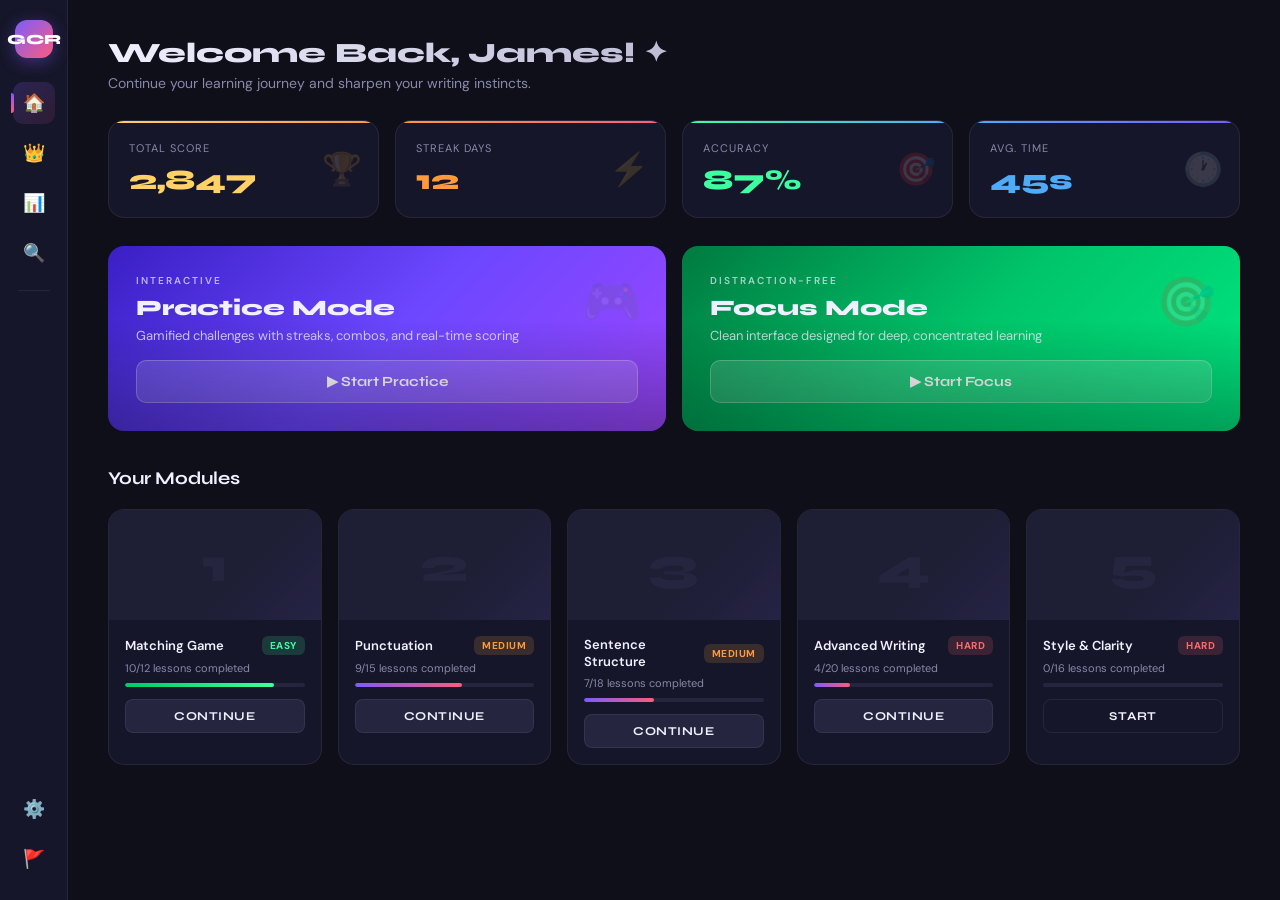
==== commit ee47ec28: "dynamic stats, excluding the streaks. Started inputing data for conciseness game." ====
--- a/Website.html
+++ b/Website.html
@@ -87,7 +87,7 @@
           <div class="module-thumb">1</div>
           <div class="module-info">
             <div class="module-name-row">
-              <span class="module-name">Technical Writing</span>
+              <span class="module-name">Matching Game</span>
               <span class="difficulty-badge badge-easy">Easy</span>
             </div>
             <div class="module-progress-text">10/12 lessons completed</div>
